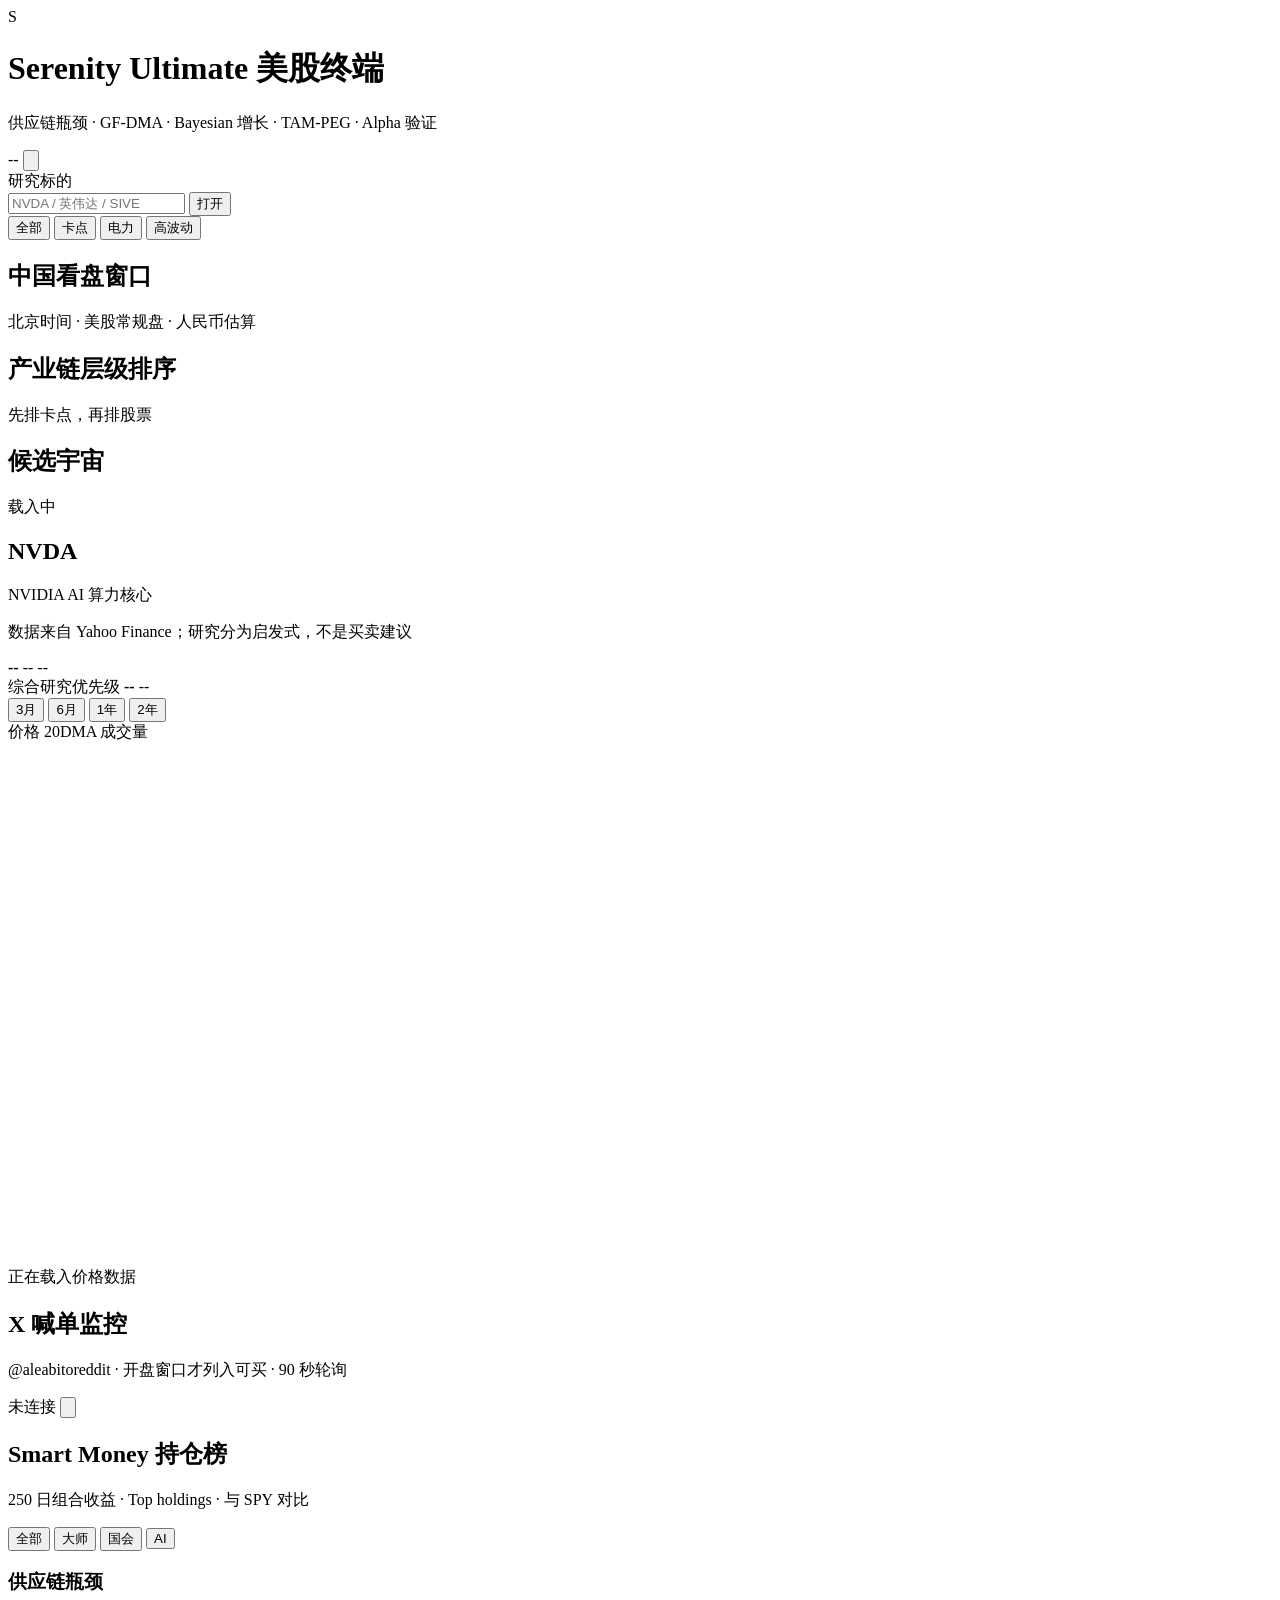
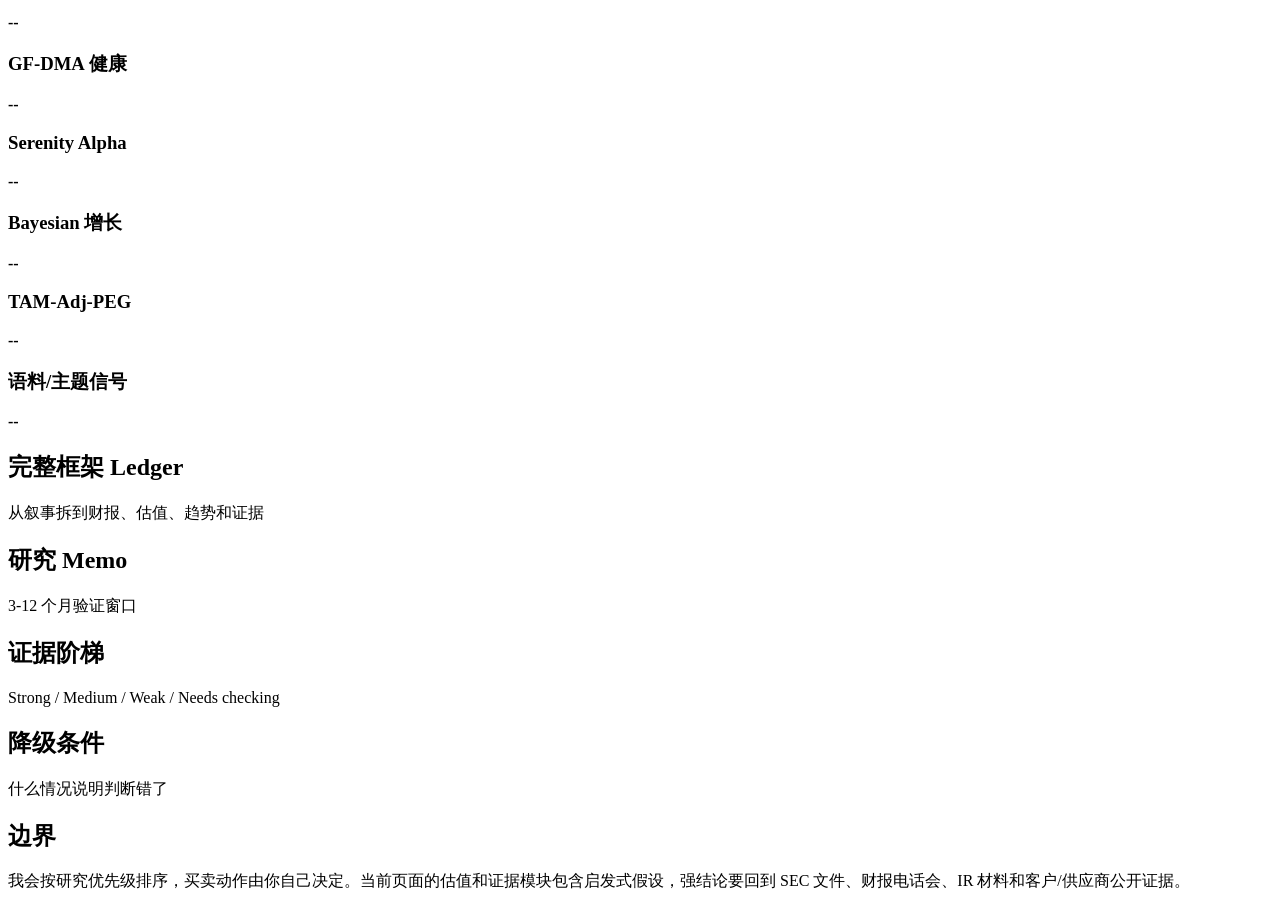
==== index.html @ a38b13b3 "add application HTML" ====
<!doctype html>
<html lang="zh-CN">
<head>
  <meta charset="utf-8" />
  <meta name="viewport" content="width=device-width, initial-scale=1" />
  <title>Serenity Ultimate US Stock Terminal</title>
  <link rel="stylesheet" href="/styles.css" />
</head>
<body>
  <div class="app-shell">
    <header class="topbar">
      <div class="brand">
        <div class="mark" aria-hidden="true">S</div>
        <div>
          <h1>Serenity Ultimate 美股终端</h1>
          <p>供应链瓶颈 · GF-DMA · Bayesian 增长 · TAM-PEG · Alpha 验证</p>
        </div>
      </div>
      <div class="top-actions">
        <span id="marketClock" class="market-clock">--</span>
        <button id="refreshButton" class="icon-button" type="button" aria-label="刷新研究终端" title="刷新研究终端">
          <svg viewBox="0 0 24 24" aria-hidden="true"><path d="M20 12a8 8 0 0 1-14.9 4M4 12A8 8 0 0 1 18.9 8M19 4v4h-4M5 20v-4h4"/></svg>
        </button>
      </div>
    </header>

    <main class="workspace">
      <aside class="left-rail">
        <section class="panel control-panel">
          <label class="search-box">
            <span>研究标的</span>
            <div>
              <input id="symbolInput" autocomplete="off" placeholder="NVDA / 英伟达 / SIVE" />
              <button id="addSymbolButton" type="button">打开</button>
            </div>
          </label>
          <div class="segmented filter-tabs" aria-label="候选池过滤">
            <button class="active" data-filter="all" type="button">全部</button>
            <button data-filter="scarce" type="button">卡点</button>
            <button data-filter="power" type="button">电力</button>
            <button data-filter="risk" type="button">高波动</button>
          </div>
        </section>

        <section class="panel china-session-panel">
          <div class="section-head">
            <div>
              <h2>中国看盘窗口</h2>
              <p>北京时间 · 美股常规盘 · 人民币估算</p>
            </div>
          </div>
          <div id="chinaSessionPanel" class="china-session-body"></div>
        </section>

        <section class="panel layer-panel">
          <div class="section-head">
            <div>
              <h2>产业链层级排序</h2>
              <p>先排卡点，再排股票</p>
            </div>
          </div>
          <div id="layerRanking" class="layer-ranking"></div>
        </section>

        <section class="panel universe-panel">
          <div class="section-head">
            <div>
              <h2>候选宇宙</h2>
              <p id="universeMeta">载入中</p>
            </div>
          </div>
          <div id="universeRows" class="universe-rows" aria-live="polite"></div>
        </section>
      </aside>

      <section class="center-stack">
        <section class="panel hero-panel">
          <div class="quote-head">
            <div>
              <div class="ticker-line">
                <h2 id="activeTicker">NVDA</h2>
                <span id="activeName">NVIDIA</span>
                <span id="activeTheme" class="theme-pill">AI 算力核心</span>
              </div>
              <p id="activeMeta">数据来自 Yahoo Finance；研究分为启发式，不是买卖建议</p>
            </div>
            <div class="price-stack">
              <strong id="activePrice">--</strong>
              <span id="activeChange" class="flat">--</span>
              <em id="activeCny" class="cny-estimate">--</em>
            </div>
          </div>

          <div class="summary-grid">
            <div class="summary-score">
              <span>综合研究优先级</span>
              <strong id="compositeScore">--</strong>
              <em id="compositeVerdict">--</em>
            </div>
            <div id="metricStrip" class="metric-strip"></div>
          </div>

          <div id="chinaActionStrip" class="china-action-strip"></div>

          <div class="chart-toolbar">
            <div class="segmented range-tabs" aria-label="价格区间">
              <button data-range="3mo" type="button">3月</button>
              <button class="active" data-range="6mo" type="button">6月</button>
              <button data-range="1y" type="button">1年</button>
              <button data-range="2y" type="button">2年</button>
            </div>
            <div class="legend">
              <span><i class="line-price"></i>价格</span>
              <span><i class="line-sma"></i>20DMA</span>
              <span><i class="bar-volume"></i>成交量</span>
            </div>
          </div>

          <div class="chart-wrap">
            <canvas id="priceCanvas" width="1200" height="520" aria-label="价格走势图"></canvas>
            <div id="chartTooltip" class="chart-tooltip" hidden></div>
            <div id="chartState" class="chart-state">正在载入价格数据</div>
          </div>
        </section>

        <section class="panel signal-monitor-panel">
          <div class="section-head monitor-head">
            <div>
              <h2>X 喊单监控</h2>
              <p id="monitorMeta">@aleabitoreddit · 开盘窗口才列入可买 · 90 秒轮询</p>
            </div>
            <div class="monitor-actions">
              <span id="monitorStatusPill" class="monitor-status-pill">未连接</span>
              <button id="monitorRefreshButton" class="icon-button" type="button" aria-label="刷新喊单监控" title="刷新喊单监控">
                <svg viewBox="0 0 24 24" aria-hidden="true"><path d="M20 12a8 8 0 1 1-2.34-5.66"/><path d="M20 4v5h-5"/></svg>
              </button>
            </div>
          </div>
          <div id="monitorTokenSetup" class="monitor-setup" hidden>
            <div>
              <strong>需要 X Bearer Token</strong>
              <span>用于读取公开时间线；只保存在本机浏览器，不写入代码。</span>
            </div>
            <div class="monitor-token-row">
              <input id="monitorTokenInput" type="password" autocomplete="off" spellcheck="false" placeholder="粘贴 X API Bearer Token" />
              <button id="monitorTokenSave" type="button">保存并刷新</button>
            </div>
          </div>
          <div id="monitorSummary" class="monitor-summary"></div>
          <div id="monitorBuyList" class="monitor-buy-list" aria-live="polite"></div>
          <div id="monitorPosts" class="monitor-posts"></div>
        </section>

        <section class="panel smart-money-panel">
          <div class="section-head smart-money-head">
            <div>
              <h2>Smart Money 持仓榜</h2>
              <p id="portfolioMeta">250 日组合收益 · Top holdings · 与 SPY 对比</p>
            </div>
            <div class="segmented portfolio-tabs" aria-label="持仓榜过滤">
              <button class="active" data-portfolio-filter="all" type="button">全部</button>
              <button data-portfolio-filter="guru" type="button">大师</button>
              <button data-portfolio-filter="congress" type="button">国会</button>
              <button data-portfolio-filter="ai" type="button">AI</button>
            </div>
          </div>
          <div class="portfolio-layout">
            <div id="portfolioSpotlight" class="portfolio-spotlight"></div>
            <div id="portfolioBoard" class="portfolio-board" aria-live="polite"></div>
          </div>
        </section>

        <section class="engine-grid">
          <article class="panel engine-card">
            <div class="engine-head"><h3>供应链瓶颈</h3><strong id="bottleneckScore">--</strong></div>
            <div id="bottleneckBars" class="score-bars"></div>
          </article>
          <article class="panel engine-card">
            <div class="engine-head"><h3>GF-DMA 健康</h3><strong id="gfDmaScore">--</strong></div>
            <div id="gfDmaBars" class="score-bars"></div>
          </article>
          <article class="panel engine-card">
            <div class="engine-head"><h3>Serenity Alpha</h3><strong id="alphaScore">--</strong></div>
            <div id="alphaBars" class="score-bars"></div>
          </article>
          <article class="panel engine-card">
            <div class="engine-head"><h3>Bayesian 增长</h3><strong id="bayesianScore">--</strong></div>
            <div id="bayesianBars" class="score-bars"></div>
          </article>
          <article class="panel engine-card">
            <div class="engine-head"><h3>TAM-Adj-PEG</h3><strong id="tamPegScore">--</strong></div>
            <div id="tamPegDetails" class="detail-list"></div>
          </article>
          <article class="panel engine-card">
            <div class="engine-head"><h3>语料/主题信号</h3><strong id="corpusScore">--</strong></div>
            <div id="corpusDetails" class="detail-list"></div>
          </article>
        </section>

        <section class="panel framework-panel">
          <div class="section-head">
            <div>
              <h2>完整框架 Ledger</h2>
              <p>从叙事拆到财报、估值、趋势和证据</p>
            </div>
          </div>
          <div id="frameworkLedger" class="framework-ledger"></div>
        </section>
      </section>

      <aside class="right-rail">
        <section class="panel memo-panel">
          <div class="section-head">
            <div>
              <h2>研究 Memo</h2>
              <p id="memoHorizon">3-12 个月验证窗口</p>
            </div>
          </div>
          <div id="researchMemo" class="research-memo"></div>
        </section>

        <section class="panel evidence-panel">
          <div class="section-head">
            <div>
              <h2>证据阶梯</h2>
              <p>Strong / Medium / Weak / Needs checking</p>
            </div>
          </div>
          <div id="evidenceList" class="evidence-list"></div>
        </section>

        <section class="panel risk-panel">
          <div class="section-head">
            <div>
              <h2>降级条件</h2>
              <p>什么情况说明判断错了</p>
            </div>
          </div>
          <div id="killSwitches" class="kill-switches"></div>
        </section>

        <section class="panel boundary-panel">
          <h2>边界</h2>
          <p>我会按研究优先级排序，买卖动作由你自己决定。当前页面的估值和证据模块包含启发式假设，强结论要回到 SEC 文件、财报电话会、IR 材料和客户/供应商公开证据。</p>
        </section>
      </aside>
    </main>
  </div>

  <script src="/app.js"></script>
</body>
</html>
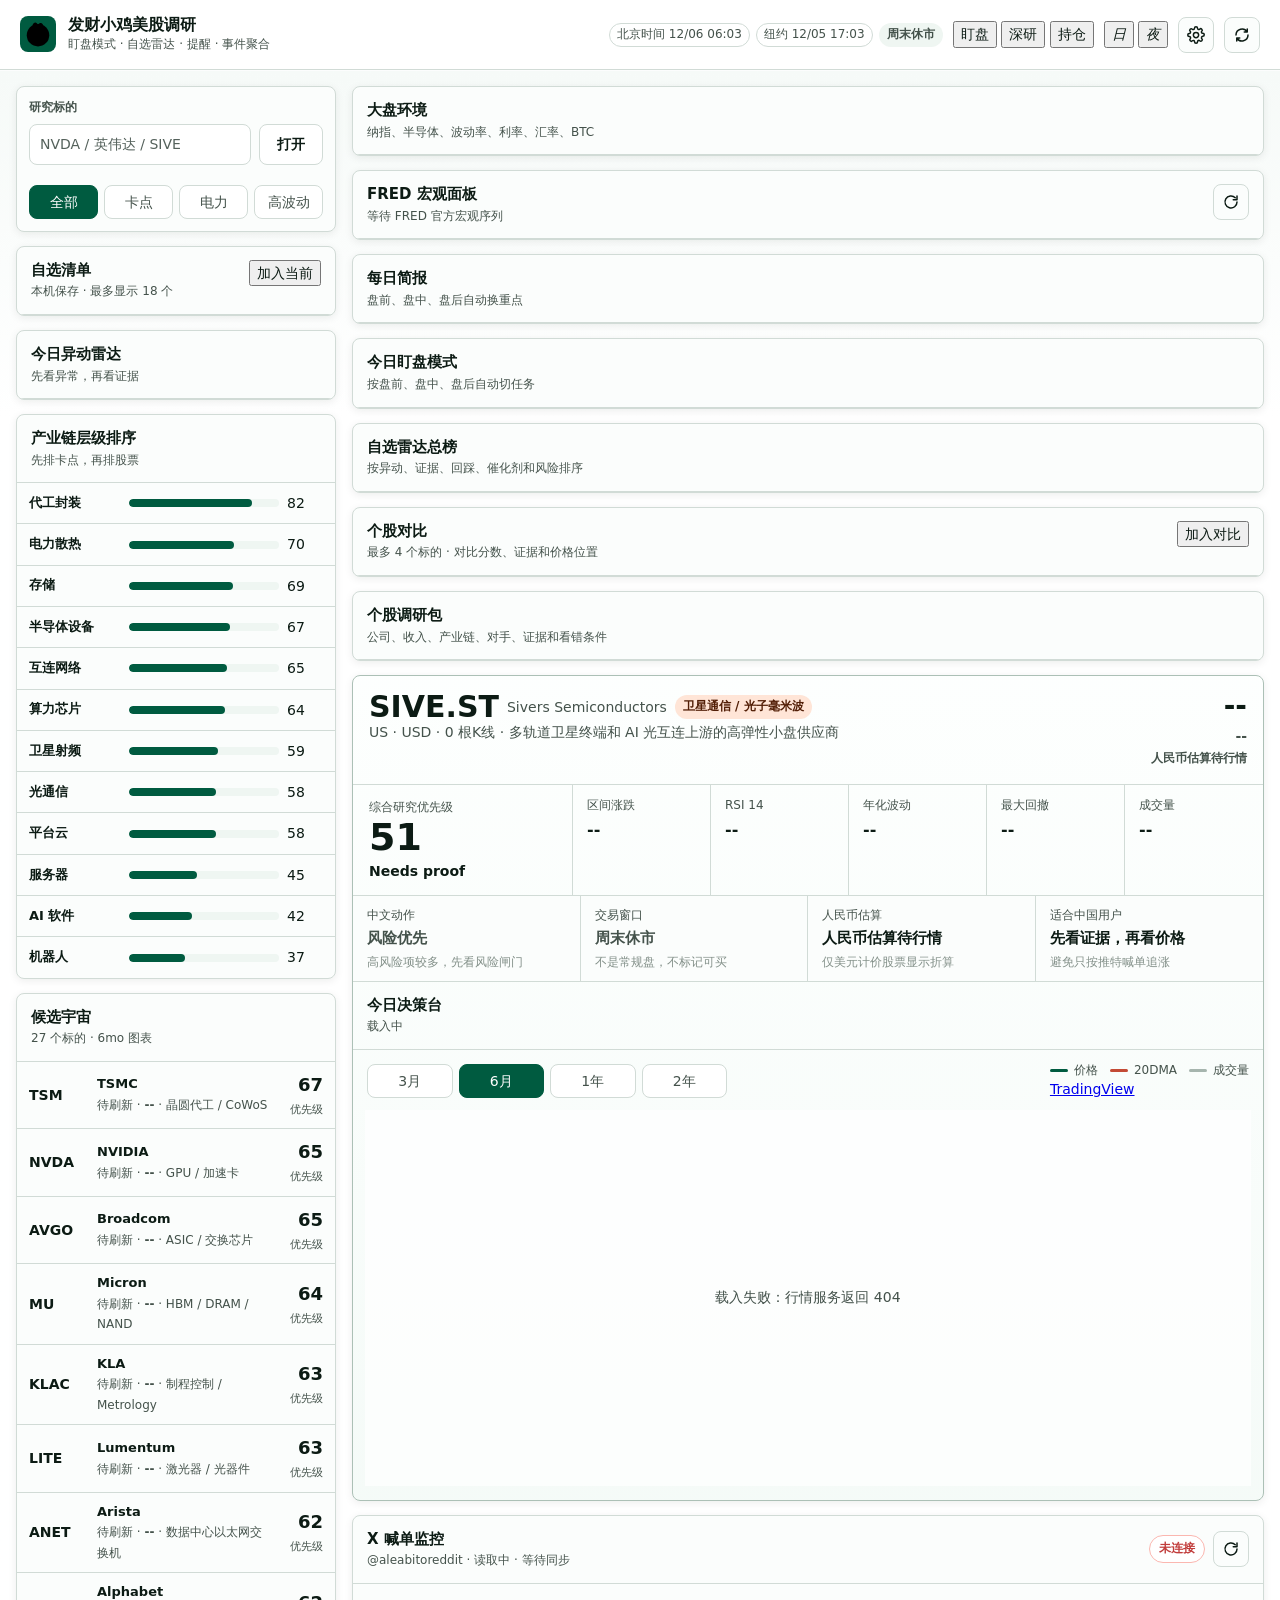
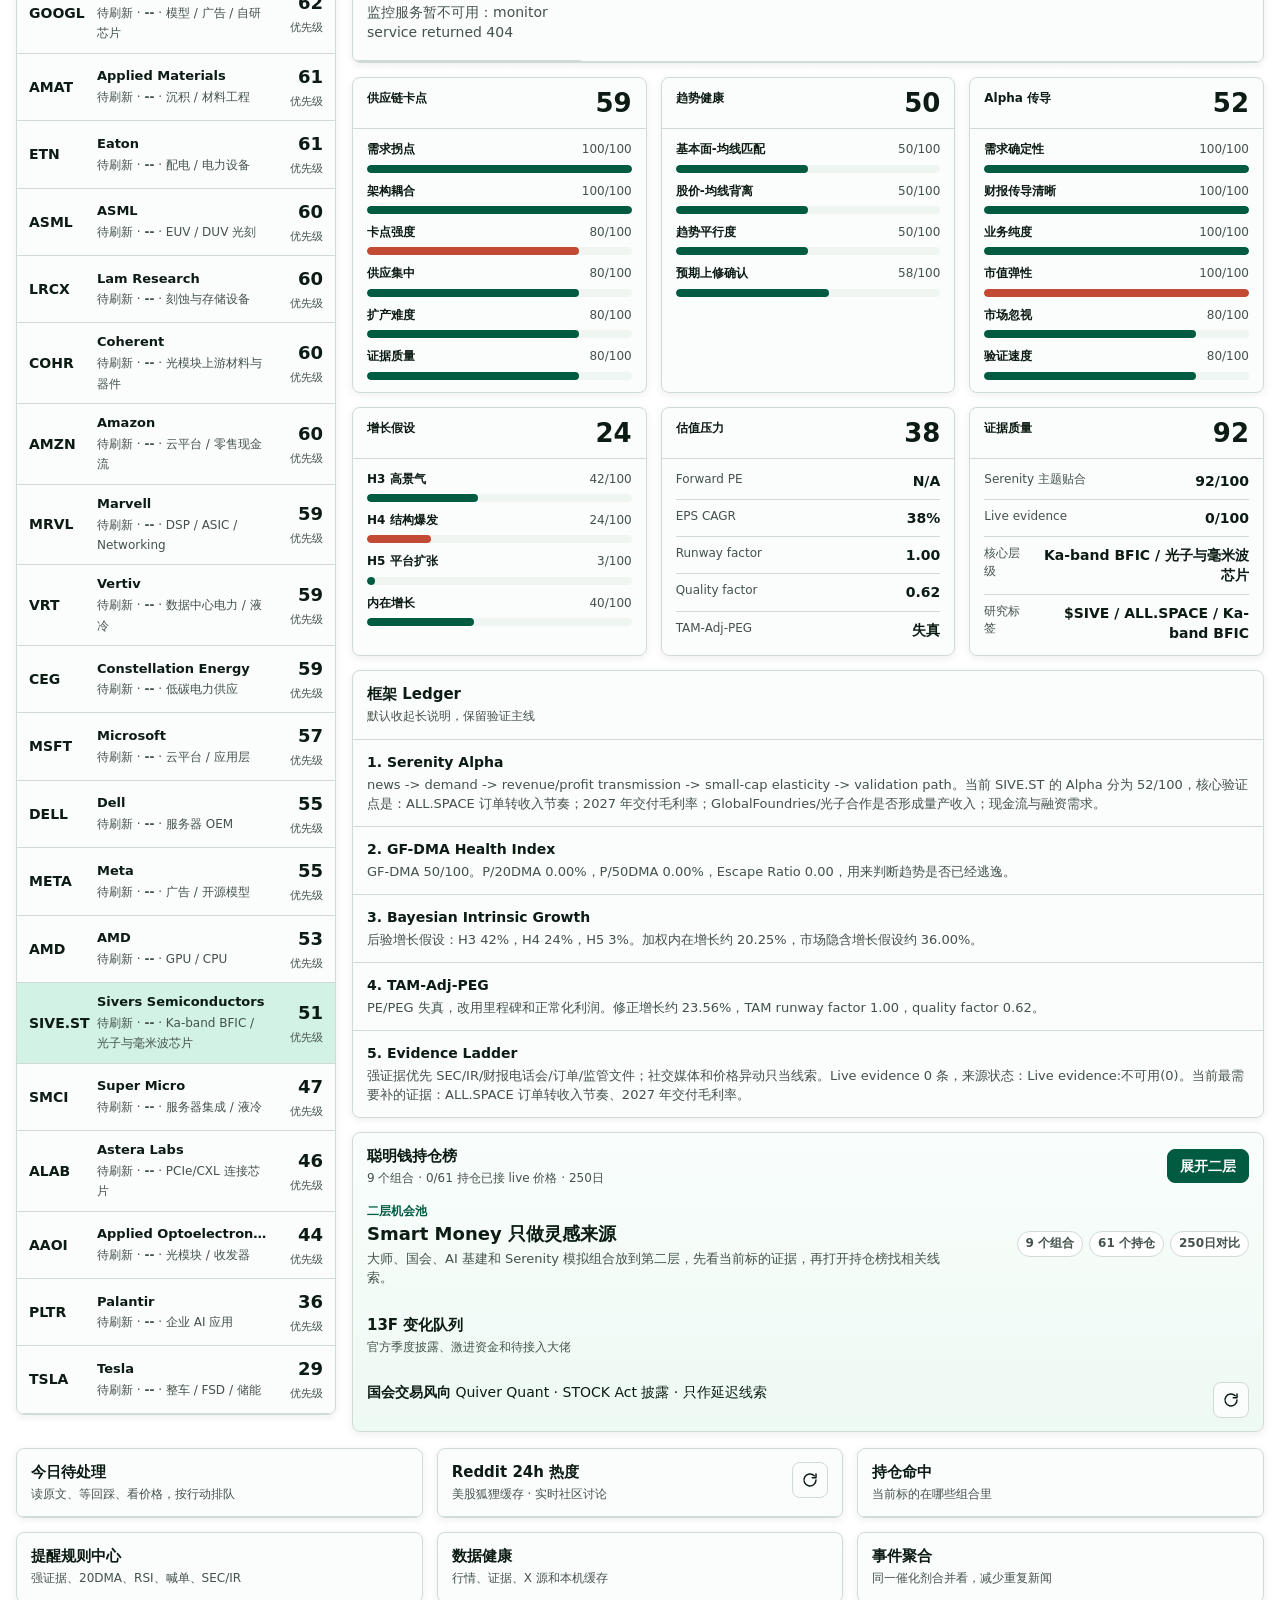
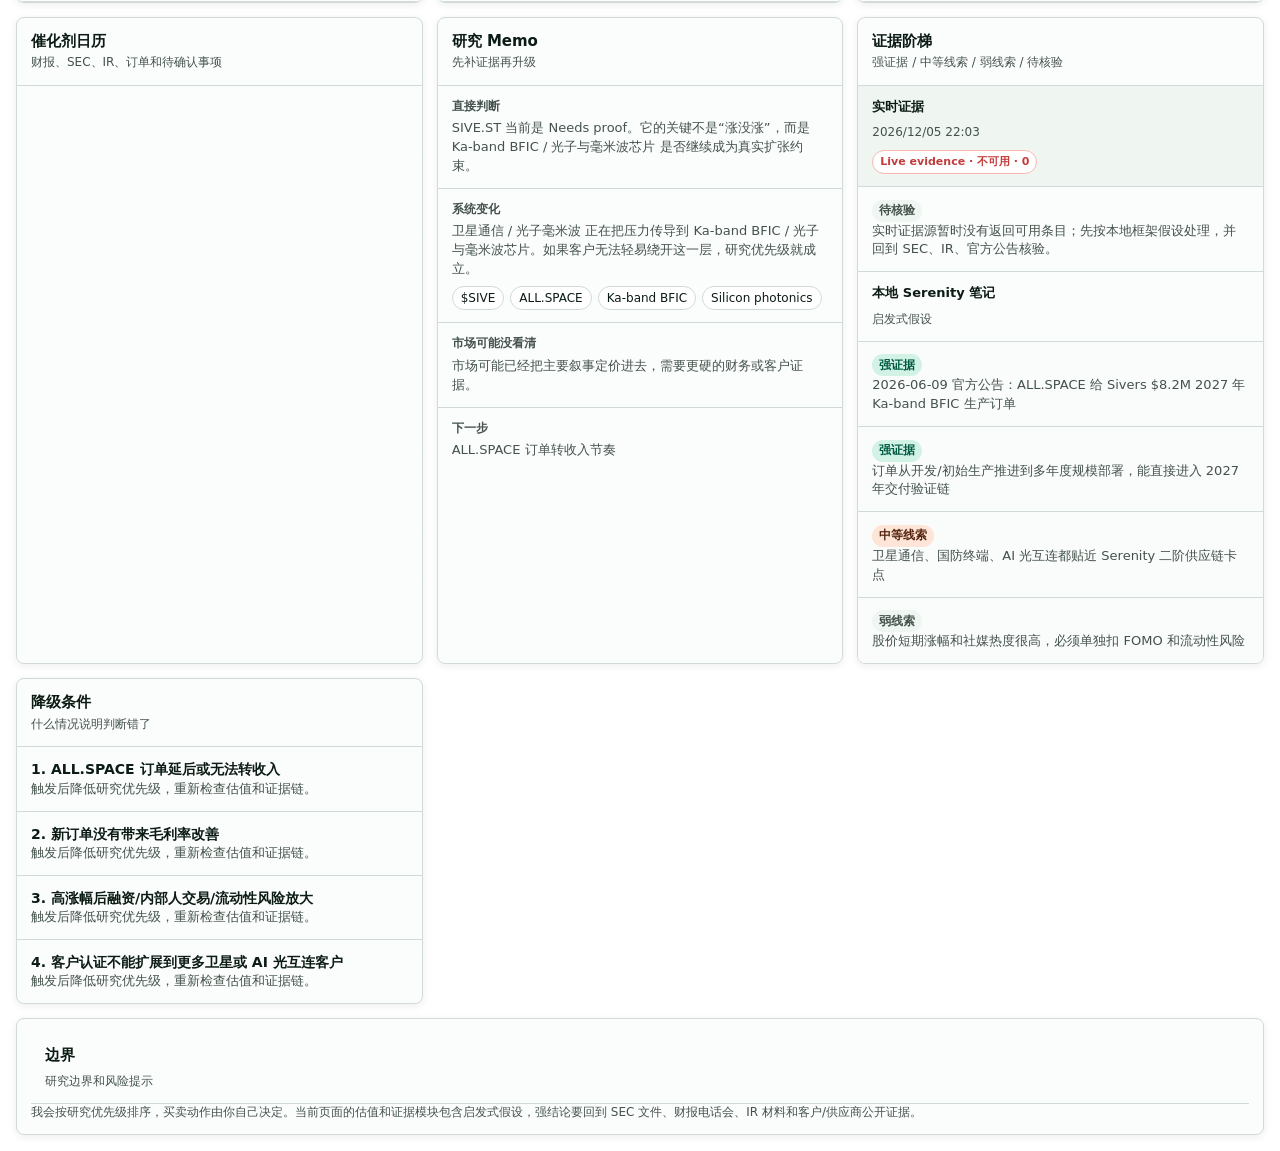
==== commit ae870603: "Sync final dashboard polish: index.html" ====
--- a/index.html
+++ b/index.html
@@ -3,22 +3,53 @@
 <head>
   <meta charset="utf-8" />
   <meta name="viewport" content="width=device-width, initial-scale=1" />
-  <title>Serenity Ultimate US Stock Terminal</title>
-  <link rel="stylesheet" href="/styles.css" />
+  <title>发财小鸡美股调研</title>
+  <script>
+    try {
+      const savedTheme = localStorage.getItem("serenity.theme");
+      document.documentElement.dataset.theme = savedTheme === "dark" ? "dark" : "light";
+    } catch {}
+  </script>
+  <link rel="stylesheet" href="/styles.css?v=20260610-finaldesk4" />
 </head>
 <body>
   <div class="app-shell">
     <header class="topbar">
       <div class="brand">
-        <div class="mark" aria-hidden="true">S</div>
+        <div class="mark" aria-hidden="true">
+          <svg class="chick-logo" viewBox="0 0 64 64" focusable="false">
+            <circle class="chick-body" cx="32" cy="34" r="20" />
+            <circle class="chick-wing" cx="23" cy="37" r="6" />
+            <path class="chick-comb" d="M22 17c2-7 8-7 10-1 3-6 10-4 9 3" />
+            <path class="chick-beak" d="M37 31l11 5-11 5z" />
+            <circle class="chick-eye" cx="27" cy="29" r="2.6" />
+            <path class="chick-leg" d="M25 52v5m14-5v5" />
+          </svg>
+        </div>
         <div>
-          <h1>Serenity Ultimate 美股终端</h1>
-          <p>供应链瓶颈 · GF-DMA · Bayesian 增长 · TAM-PEG · Alpha 验证</p>
+          <h1>发财小鸡美股调研</h1>
+          <p id="brandSubtitle">盯盘模式 · 自选雷达 · 提醒 · 事件聚合</p>
         </div>
       </div>
       <div class="top-actions">
         <span id="marketClock" class="market-clock">--</span>
-        <button id="refreshButton" class="icon-button" type="button" aria-label="刷新研究终端" title="刷新研究终端">
+        <div class="view-mode-switch" aria-label="页面模式">
+          <button class="active" data-view-mode="watch" type="button">盯盘</button>
+          <button data-view-mode="research" type="button">深研</button>
+          <button data-view-mode="portfolio" type="button">持仓</button>
+        </div>
+        <div class="theme-switch" aria-label="主题切换">
+          <button class="active" data-theme-choice="light" type="button" title="日光">
+            <span class="theme-dot light"></span><em>日</em>
+          </button>
+          <button data-theme-choice="dark" type="button" title="夜间">
+            <span class="theme-dot dark"></span><em>夜</em>
+          </button>
+        </div>
+        <button id="settingsToggle" class="icon-button" type="button" aria-label="打开设置" title="设置">
+          <svg viewBox="0 0 24 24" aria-hidden="true"><path d="M12 15.5a3.5 3.5 0 1 0 0-7 3.5 3.5 0 0 0 0 7Z"/><path d="M19.4 15a1.65 1.65 0 0 0 .33 1.82l.06.06a2 2 0 0 1-2.83 2.83l-.06-.06a1.65 1.65 0 0 0-1.82-.33 1.65 1.65 0 0 0-1 1.51V21a2 2 0 0 1-4 0v-.09a1.65 1.65 0 0 0-1-1.51 1.65 1.65 0 0 0-1.82.33l-.06.06a2 2 0 0 1-2.83-2.83l.06-.06A1.65 1.65 0 0 0 4.6 15a1.65 1.65 0 0 0-1.51-1H3a2 2 0 0 1 0-4h.09a1.65 1.65 0 0 0 1.51-1 1.65 1.65 0 0 0-.33-1.82l-.06-.06a2 2 0 0 1 2.83-2.83l.06.06A1.65 1.65 0 0 0 8.9 4.6 1.65 1.65 0 0 0 10 3.09V3a2 2 0 0 1 4 0v.09a1.65 1.65 0 0 0 1 1.51 1.65 1.65 0 0 0 1.82-.33l.06-.06a2 2 0 0 1 2.83 2.83l-.06.06A1.65 1.65 0 0 0 19.4 9c.23.47.73.78 1.25.78H21a2 2 0 0 1 0 4h-.09A1.65 1.65 0 0 0 19.4 15Z"/></svg>
+        </button>
+        <button id="refreshButton" class="icon-button" type="button" aria-label="刷新发财小鸡美股调研" title="刷新发财小鸡美股调研">
           <svg viewBox="0 0 24 24" aria-hidden="true"><path d="M20 12a8 8 0 0 1-14.9 4M4 12A8 8 0 0 1 18.9 8M19 4v4h-4M5 20v-4h4"/></svg>
         </button>
       </div>
@@ -33,6 +64,7 @@
               <input id="symbolInput" autocomplete="off" placeholder="NVDA / 英伟达 / SIVE" />
               <button id="addSymbolButton" type="button">打开</button>
             </div>
+            <div id="symbolSuggestions" class="symbol-suggestions" hidden></div>
           </label>
           <div class="segmented filter-tabs" aria-label="候选池过滤">
             <button class="active" data-filter="all" type="button">全部</button>
@@ -42,14 +74,25 @@
           </div>
         </section>
 
-        <section class="panel china-session-panel">
-          <div class="section-head">
-            <div>
-              <h2>中国看盘窗口</h2>
-              <p>北京时间 · 美股常规盘 · 人民币估算</p>
-            </div>
-          </div>
-          <div id="chinaSessionPanel" class="china-session-body"></div>
+        <section class="panel watchlist-panel">
+          <div class="section-head">
+            <div>
+              <h2>自选清单</h2>
+              <p id="watchlistMeta">本机保存 · 最多显示 18 个</p>
+            </div>
+            <button id="watchlistToggleButton" class="mini-action" type="button">加入当前</button>
+          </div>
+          <div id="watchlistRows" class="watchlist-rows" aria-live="polite"></div>
+        </section>
+
+        <section class="panel mover-panel">
+          <div class="section-head">
+            <div>
+              <h2>今日异动雷达</h2>
+              <p>先看异常，再看证据</p>
+            </div>
+          </div>
+          <div id="moverRadar" class="mover-radar" aria-live="polite"></div>
         </section>
 
         <section class="panel layer-panel">
@@ -74,6 +117,70 @@
       </aside>
 
       <section class="center-stack">
+        <section class="panel market-env-panel">
+          <div class="section-head">
+            <div>
+              <h2>大盘环境</h2>
+              <p id="marketEnvMeta">纳指、半导体、波动率、利率、汇率、BTC</p>
+            </div>
+          </div>
+          <div id="marketEnvironment" class="market-environment" aria-live="polite"></div>
+        </section>
+
+        <section class="panel macro-panel">
+          <div class="section-head macro-head">
+            <div>
+              <h2>FRED 宏观面板</h2>
+              <p id="macroMeta">等待 FRED 官方宏观序列</p>
+            </div>
+            <button id="macroRefreshButton" class="icon-button" type="button" aria-label="刷新 FRED 宏观" title="刷新 FRED 宏观">
+              <svg viewBox="0 0 24 24" aria-hidden="true"><path d="M20 12a8 8 0 1 1-2.34-5.66"/><path d="M20 4v5h-5"/></svg>
+            </button>
+          </div>
+          <div id="macroBoard" class="macro-board" aria-live="polite"></div>
+        </section>
+
+        <section class="panel daily-brief-panel">
+          <div class="section-head">
+            <div>
+              <h2>每日简报</h2>
+              <p id="dailyBriefMeta">盘前、盘中、盘后自动换重点</p>
+            </div>
+          </div>
+          <div id="dailyBriefBoard" class="daily-brief-board" aria-live="polite"></div>
+        </section>
+
+        <section class="panel session-playbook-panel">
+          <div class="section-head">
+            <div>
+              <h2>今日盯盘模式</h2>
+              <p id="sessionModeMeta">按盘前、盘中、盘后自动切任务</p>
+            </div>
+          </div>
+          <div id="sessionModeBoard" class="session-mode-board" aria-live="polite"></div>
+        </section>
+
+        <section class="panel watch-radar-panel">
+          <div class="section-head">
+            <div>
+              <h2>自选雷达总榜</h2>
+              <p id="watchRadarMeta">按异动、证据、回踩、催化剂和风险排序</p>
+            </div>
+          </div>
+          <div id="watchRadarBoard" class="watch-radar-board" aria-live="polite"></div>
+        </section>
+
+        <section class="panel compare-panel">
+          <div class="section-head compare-head">
+            <div>
+              <h2>个股对比</h2>
+              <p id="compareMeta">最多 4 个标的 · 对比分数、证据和价格位置</p>
+            </div>
+            <button id="compareAddActive" class="mini-action" type="button">加入对比</button>
+          </div>
+          <div id="compareBoard" class="compare-board" aria-live="polite"></div>
+        </section>
+
         <section class="panel hero-panel">
           <div class="quote-head">
             <div>
@@ -101,6 +208,16 @@
           </div>
 
           <div id="chinaActionStrip" class="china-action-strip"></div>
+
+          <section class="decision-panel decision-in-hero">
+            <div class="section-head">
+              <div>
+                <h2>今日决策台</h2>
+                <p id="decisionMeta">载入中</p>
+              </div>
+            </div>
+            <div id="decisionBoard" class="decision-board" aria-live="polite"></div>
+          </section>
 
           <div class="chart-toolbar">
             <div class="segmented range-tabs" aria-label="价格区间">
@@ -109,10 +226,13 @@
               <button data-range="1y" type="button">1年</button>
               <button data-range="2y" type="button">2年</button>
             </div>
-            <div class="legend">
-              <span><i class="line-price"></i>价格</span>
-              <span><i class="line-sma"></i>20DMA</span>
-              <span><i class="bar-volume"></i>成交量</span>
+            <div class="chart-actions">
+              <div class="legend">
+                <span><i class="line-price"></i>价格</span>
+                <span><i class="line-sma"></i>20DMA</span>
+                <span><i class="bar-volume"></i>成交量</span>
+              </div>
+              <a id="tradingViewLink" class="tradingview-link" href="https://www.tradingview.com/chart/" target="_blank" rel="noreferrer">TradingView</a>
             </div>
           </div>
 
@@ -121,13 +241,25 @@
             <div id="chartTooltip" class="chart-tooltip" hidden></div>
             <div id="chartState" class="chart-state">正在载入价格数据</div>
           </div>
+
+          <div id="researchSummaryBox" class="research-summary-box" aria-live="polite"></div>
+        </section>
+
+        <section class="panel research-pack-panel">
+          <div class="section-head">
+            <div>
+              <h2>个股调研包</h2>
+              <p id="researchPackMeta">公司、收入、产业链、对手、证据和看错条件</p>
+            </div>
+          </div>
+          <div id="researchPackBoard" class="research-pack-board" aria-live="polite"></div>
         </section>
 
         <section class="panel signal-monitor-panel">
           <div class="section-head monitor-head">
             <div>
               <h2>X 喊单监控</h2>
-              <p id="monitorMeta">@aleabitoreddit · 开盘窗口才列入可买 · 90 秒轮询</p>
+              <p id="monitorMeta">@aleabitoreddit · 开盘窗口才列入盯盘 · 90 秒轮询</p>
             </div>
             <div class="monitor-actions">
               <span id="monitorStatusPill" class="monitor-status-pill">未连接</span>
@@ -136,16 +268,6 @@
               </button>
             </div>
           </div>
-          <div id="monitorTokenSetup" class="monitor-setup" hidden>
-            <div>
-              <strong>需要 X Bearer Token</strong>
-              <span>用于读取公开时间线；只保存在本机浏览器，不写入代码。</span>
-            </div>
-            <div class="monitor-token-row">
-              <input id="monitorTokenInput" type="password" autocomplete="off" spellcheck="false" placeholder="粘贴 X API Bearer Token" />
-              <button id="monitorTokenSave" type="button">保存并刷新</button>
-            </div>
-          </div>
           <div id="monitorSummary" class="monitor-summary"></div>
           <div id="monitorBuyList" class="monitor-buy-list" aria-live="polite"></div>
           <div id="monitorPosts" class="monitor-posts"></div>
@@ -154,45 +276,72 @@
         <section class="panel smart-money-panel">
           <div class="section-head smart-money-head">
             <div>
-              <h2>Smart Money 持仓榜</h2>
+              <h2>聪明钱持仓榜</h2>
               <p id="portfolioMeta">250 日组合收益 · Top holdings · 与 SPY 对比</p>
             </div>
             <div class="segmented portfolio-tabs" aria-label="持仓榜过滤">
               <button class="active" data-portfolio-filter="all" type="button">全部</button>
               <button data-portfolio-filter="guru" type="button">大师</button>
+              <button data-portfolio-filter="activist" type="button">激进</button>
               <button data-portfolio-filter="congress" type="button">国会</button>
+              <button data-portfolio-filter="government" type="button">政府</button>
               <button data-portfolio-filter="ai" type="button">AI</button>
             </div>
           </div>
+          <div id="portfolioSourceAudit" class="portfolio-source-audit" aria-live="polite"></div>
+          <div id="portfolioConsensus" class="portfolio-consensus" aria-live="polite"></div>
           <div class="portfolio-layout">
             <div id="portfolioSpotlight" class="portfolio-spotlight"></div>
             <div id="portfolioBoard" class="portfolio-board" aria-live="polite"></div>
           </div>
-        </section>
-
-        <section class="engine-grid">
+          <div class="thirteenf-module">
+            <div class="section-head thirteenf-head">
+              <div>
+                <h2>13F 变化队列</h2>
+                <p>官方季度披露、激进资金和待接入大佬</p>
+              </div>
+            </div>
+            <div id="thirteenFQueue" class="thirteenf-queue" aria-live="polite"></div>
+          </div>
+          <div class="congress-trades-module">
+            <div class="section-head congress-trades-head">
+              <div>
+                <strong>国会交易风向</strong>
+                <span id="congressTradesMeta">Quiver Quant · STOCK Act 披露 · 只作延迟线索</span>
+              </div>
+              <div class="congress-trades-actions">
+                <button id="congressTradesRefresh" class="icon-button" type="button" aria-label="刷新国会交易风向" title="刷新国会交易风向">
+                  <svg viewBox="0 0 24 24" aria-hidden="true"><path d="M20 12a8 8 0 1 1-2.34-5.66"/><path d="M20 4v5h-5"/></svg>
+                </button>
+              </div>
+            </div>
+            <div id="congressTradesBoard" class="congress-trades-board" aria-live="polite"></div>
+          </div>
+        </section>
+
+        <section class="engine-grid" aria-label="评分引擎">
           <article class="panel engine-card">
-            <div class="engine-head"><h3>供应链瓶颈</h3><strong id="bottleneckScore">--</strong></div>
+            <div class="engine-head"><h3>供应链卡点</h3><strong id="bottleneckScore">--</strong></div>
             <div id="bottleneckBars" class="score-bars"></div>
           </article>
           <article class="panel engine-card">
-            <div class="engine-head"><h3>GF-DMA 健康</h3><strong id="gfDmaScore">--</strong></div>
+            <div class="engine-head"><h3>趋势健康</h3><strong id="gfDmaScore">--</strong></div>
             <div id="gfDmaBars" class="score-bars"></div>
           </article>
           <article class="panel engine-card">
-            <div class="engine-head"><h3>Serenity Alpha</h3><strong id="alphaScore">--</strong></div>
+            <div class="engine-head"><h3>Alpha 传导</h3><strong id="alphaScore">--</strong></div>
             <div id="alphaBars" class="score-bars"></div>
           </article>
           <article class="panel engine-card">
-            <div class="engine-head"><h3>Bayesian 增长</h3><strong id="bayesianScore">--</strong></div>
+            <div class="engine-head"><h3>增长假设</h3><strong id="bayesianScore">--</strong></div>
             <div id="bayesianBars" class="score-bars"></div>
           </article>
           <article class="panel engine-card">
-            <div class="engine-head"><h3>TAM-Adj-PEG</h3><strong id="tamPegScore">--</strong></div>
+            <div class="engine-head"><h3>估值压力</h3><strong id="tamPegScore">--</strong></div>
             <div id="tamPegDetails" class="detail-list"></div>
           </article>
           <article class="panel engine-card">
-            <div class="engine-head"><h3>语料/主题信号</h3><strong id="corpusScore">--</strong></div>
+            <div class="engine-head"><h3>证据质量</h3><strong id="corpusScore">--</strong></div>
             <div id="corpusDetails" class="detail-list"></div>
           </article>
         </section>
@@ -200,8 +349,8 @@
         <section class="panel framework-panel">
           <div class="section-head">
             <div>
-              <h2>完整框架 Ledger</h2>
-              <p>从叙事拆到财报、估值、趋势和证据</p>
+              <h2>框架 Ledger</h2>
+              <p>默认收起长说明，保留验证主线</p>
             </div>
           </div>
           <div id="frameworkLedger" class="framework-ledger"></div>
@@ -209,6 +358,109 @@
       </section>
 
       <aside class="right-rail">
+        <section id="settingsPanel" class="panel settings-panel" hidden>
+          <div class="section-head">
+            <div>
+              <h2>设置</h2>
+              <p>数据源、新闻严格度和本机 Token</p>
+            </div>
+          </div>
+          <div class="settings-body">
+            <div id="monitorTokenSetup" class="monitor-setup">
+              <div>
+                <strong>X Bearer Token</strong>
+                <span>用于读取公开时间线；只保存在本机浏览器，不写入代码。</span>
+              </div>
+              <div class="monitor-token-row">
+                <input id="monitorTokenInput" type="password" autocomplete="off" spellcheck="false" placeholder="粘贴 X API Bearer Token" />
+                <button id="monitorTokenSave" type="button">保存并刷新</button>
+              </div>
+            </div>
+            <div class="setting-block">
+              <span>新闻严格度</span>
+              <div class="segmented news-strictness-tabs" aria-label="新闻严格度">
+                <button class="active" data-news-strictness="balanced" type="button">均衡</button>
+                <button data-news-strictness="strict" type="button">严格</button>
+                <button data-news-strictness="official" type="button">官方</button>
+              </div>
+            </div>
+          </div>
+        </section>
+
+        <section class="panel alerts-panel">
+          <div class="section-head">
+            <div>
+              <h2>今日待处理</h2>
+              <p>读原文、等回踩、看价格，按行动排队</p>
+            </div>
+          </div>
+          <div id="alertList" class="alert-list" aria-live="polite"></div>
+        </section>
+
+        <section class="panel reddit-trending-panel">
+          <div class="section-head reddit-trending-head">
+            <div>
+              <h2>Reddit 24h 热度</h2>
+              <p id="redditTrendingMeta">美股狐狸缓存 · 实时社区讨论</p>
+            </div>
+            <button id="redditTrendingRefresh" class="icon-button" type="button" aria-label="刷新 Reddit 热度" title="刷新 Reddit 热度">
+              <svg viewBox="0 0 24 24" aria-hidden="true"><path d="M20 12a8 8 0 1 1-2.34-5.66"/><path d="M20 4v5h-5"/></svg>
+            </button>
+          </div>
+          <div id="redditTrendingList" class="reddit-trending-list" aria-live="polite"></div>
+        </section>
+
+        <section class="panel portfolio-exposure-panel">
+          <div class="section-head">
+            <div>
+              <h2>持仓命中</h2>
+              <p id="portfolioExposureMeta">当前标的在哪些组合里</p>
+            </div>
+          </div>
+          <div id="portfolioExposureList" class="portfolio-exposure-list" aria-live="polite"></div>
+        </section>
+
+        <section class="panel alert-rules-panel">
+          <div class="section-head">
+            <div>
+              <h2>提醒规则中心</h2>
+              <p id="alertRulesMeta">强证据、20DMA、RSI、喊单、SEC/IR</p>
+            </div>
+          </div>
+          <div id="alertRulesList" class="alert-rules-list" aria-live="polite"></div>
+        </section>
+
+        <section class="panel data-health-panel">
+          <div class="section-head">
+            <div>
+              <h2>数据健康</h2>
+              <p id="dataHealthMeta">行情、证据、X 源和本机缓存</p>
+            </div>
+          </div>
+          <div id="dataHealthList" class="data-health-list" aria-live="polite"></div>
+          <div id="sourceHealthList" class="source-health-list" aria-live="polite"></div>
+        </section>
+
+        <section class="panel event-panel">
+          <div class="section-head">
+            <div>
+              <h2>事件聚合</h2>
+              <p id="eventClusterMeta">同一催化剂合并看，减少重复新闻</p>
+            </div>
+          </div>
+          <div id="eventClusterList" class="event-cluster-list" aria-live="polite"></div>
+        </section>
+
+        <section class="panel catalyst-panel">
+          <div class="section-head">
+            <div>
+              <h2>催化剂日历</h2>
+              <p>财报、SEC、IR、订单和待确认事项</p>
+            </div>
+          </div>
+          <div id="catalystCalendar" class="catalyst-list" aria-live="polite"></div>
+        </section>
+
         <section class="panel memo-panel">
           <div class="section-head">
             <div>
@@ -223,9 +475,10 @@
           <div class="section-head">
             <div>
               <h2>证据阶梯</h2>
-              <p>Strong / Medium / Weak / Needs checking</p>
-            </div>
-          </div>
+              <p>强证据 / 中等线索 / 弱线索 / 待核验</p>
+            </div>
+          </div>
+          <div id="evidenceEventDigest" class="evidence-event-digest" aria-live="polite"></div>
           <div id="evidenceList" class="evidence-list"></div>
         </section>
 
@@ -240,13 +493,20 @@
         </section>
 
         <section class="panel boundary-panel">
-          <h2>边界</h2>
-          <p>我会按研究优先级排序，买卖动作由你自己决定。当前页面的估值和证据模块包含启发式假设，强结论要回到 SEC 文件、财报电话会、IR 材料和客户/供应商公开证据。</p>
+          <div class="section-head">
+            <div>
+              <h2>边界</h2>
+              <p>研究边界和风险提示</p>
+            </div>
+          </div>
+          <div class="boundary-body">
+            <p>我会按研究优先级排序，买卖动作由你自己决定。当前页面的估值和证据模块包含启发式假设，强结论要回到 SEC 文件、财报电话会、IR 材料和客户/供应商公开证据。</p>
+          </div>
         </section>
       </aside>
     </main>
   </div>
 
-  <script src="/app.js"></script>
+  <script src="/app.js?v=20260610-finaldesk4"></script>
 </body>
 </html>
--- a/styles.css
+++ b/styles.css
@@ -0,0 +1,1210 @@
+:root {
+  color-scheme: light;
+  --bg: oklch(1 0 0);
+  --panel: oklch(0.992 0.003 165);
+  --panel-2: oklch(0.966 0.009 165);
+  --ink: oklch(0.205 0.024 165);
+  --muted: oklch(0.425 0.022 165);
+  --faint: oklch(0.64 0.018 165);
+  --line: oklch(0.882 0.012 165);
+  --line-strong: oklch(0.76 0.02 165);
+  --primary: oklch(0.405 0.11 170);
+  --primary-soft: oklch(0.935 0.038 170);
+  --accent: oklch(0.57 0.16 32);
+  --accent-soft: oklch(0.95 0.046 42);
+  --good: oklch(0.49 0.13 151);
+  --bad: oklch(0.55 0.17 25);
+  --warn: oklch(0.70 0.13 80);
+  --focus: oklch(0.62 0.12 205);
+  --shadow: 0 2px 8px oklch(0.20 0.025 165 / 0.075);
+  --radius: 8px;
+  --topbar-h: 70px;
+}
+
+* { box-sizing: border-box; }
+
+html {
+  min-width: 320px;
+  background: var(--bg);
+}
+
+body {
+  margin: 0;
+  color: var(--ink);
+  font-family: Inter, ui-sans-serif, system-ui, -apple-system, BlinkMacSystemFont, "Segoe UI", sans-serif;
+  font-size: 14px;
+  line-height: 1.45;
+  background: linear-gradient(180deg, oklch(0.978 0.006 165), var(--bg) 420px), var(--bg);
+  font-variant-numeric: tabular-nums;
+}
+
+button, input { font: inherit; }
+button { color: inherit; }
+button:focus-visible, input:focus-visible { outline: 2px solid var(--focus); outline-offset: 2px; }
+h1, h2, h3, p { margin: 0; }
+
+.app-shell { min-height: 100vh; }
+
+.topbar {
+  position: sticky;
+  top: 0;
+  z-index: 30;
+  height: var(--topbar-h);
+  display: flex;
+  align-items: center;
+  justify-content: space-between;
+  gap: 20px;
+  padding: 0 20px;
+  background: oklch(1 0 0 / 0.94);
+  border-bottom: 1px solid var(--line);
+  backdrop-filter: blur(12px);
+  box-shadow: 0 1px 0 oklch(1 0 0 / 0.65);
+}
+
+.brand { display: flex; align-items: center; gap: 12px; min-width: 0; }
+.mark {
+  display: grid;
+  place-items: center;
+  width: 36px;
+  height: 36px;
+  border-radius: 8px;
+  background: var(--primary);
+  color: white;
+  font-weight: 780;
+}
+.brand h1 { font-size: 16px; line-height: 1.2; font-weight: 780; }
+.brand p, .section-head p, .market-clock, #activeMeta, .company span, .memo-kicker, .boundary-panel p { color: var(--muted); }
+.brand p { margin-top: 2px; font-size: 12px; }
+
+.top-actions { display: flex; align-items: center; gap: 10px; }
+.market-clock {
+  display: flex;
+  align-items: center;
+  flex-wrap: wrap;
+  gap: 6px;
+  font-size: 12px;
+  white-space: nowrap;
+}
+.market-clock span {
+  display: inline-flex;
+  min-height: 24px;
+  align-items: center;
+  padding: 0 7px;
+  border: 1px solid var(--line);
+  border-radius: 999px;
+  background: var(--bg);
+}
+.market-clock strong {
+  display: inline-flex;
+  min-height: 24px;
+  align-items: center;
+  padding: 0 8px;
+  border-radius: 999px;
+  background: var(--panel-2);
+  font-size: 12px;
+}
+.market-clock strong.open { background: var(--primary-soft); color: var(--primary); }
+.market-clock strong.waiting { background: var(--accent-soft); color: oklch(0.38 0.09 42); }
+.market-clock strong.closed { background: var(--panel-2); color: var(--muted); }
+.icon-button {
+  width: 36px;
+  height: 36px;
+  display: grid;
+  place-items: center;
+  border: 1px solid var(--line);
+  border-radius: 8px;
+  background: var(--panel);
+  cursor: pointer;
+  transition: background 160ms ease, border-color 160ms ease, transform 160ms ease;
+}
+.icon-button:hover { background: var(--panel-2); border-color: var(--line-strong); }
+.icon-button:active { transform: translateY(1px); }
+.icon-button svg {
+  width: 18px;
+  height: 18px;
+  fill: none;
+  stroke: currentColor;
+  stroke-width: 2;
+  stroke-linecap: round;
+  stroke-linejoin: round;
+}
+
+.workspace {
+  display: grid;
+  grid-template-columns: 330px minmax(620px, 1fr) 360px;
+  gap: 16px;
+  max-width: 1760px;
+  margin: 0 auto;
+  padding: 16px;
+  align-items: start;
+}
+.left-rail, .right-rail, .center-stack { display: flex; flex-direction: column; gap: 14px; min-width: 0; }
+.left-rail, .right-rail {
+  position: sticky;
+  top: calc(var(--topbar-h) + 16px);
+  max-height: calc(100vh - var(--topbar-h) - 32px);
+  overflow: auto;
+}
+
+.panel {
+  background: var(--panel);
+  border: 1px solid var(--line);
+  border-radius: var(--radius);
+  box-shadow: var(--shadow);
+  overflow: clip;
+}
+.hero-panel {
+  background:
+    linear-gradient(180deg, oklch(0.998 0.002 165), oklch(0.982 0.007 165));
+  border-color: oklch(0.79 0.026 165);
+}
+.center-stack > .hero-panel { order: 1; }
+.center-stack > .signal-monitor-panel { order: 2; }
+.center-stack > .engine-grid { order: 3; }
+.center-stack > .framework-panel { order: 4; }
+.center-stack > .secondary-smart-money { order: 5; }
+.section-head {
+  display: flex;
+  justify-content: space-between;
+  align-items: flex-start;
+  gap: 12px;
+  padding: 13px 14px;
+  border-bottom: 1px solid var(--line);
+}
+.section-head h2 { font-size: 15px; font-weight: 780; }
+.section-head p { margin-top: 2px; font-size: 12px; }
+
+.control-panel { padding: 12px; }
+.search-box { display: grid; gap: 8px; }
+.search-box > span { color: var(--muted); font-size: 12px; font-weight: 700; }
+.search-box div { display: grid; grid-template-columns: 1fr 64px; gap: 8px; }
+input {
+  width: 100%;
+  min-width: 0;
+  border: 1px solid var(--line);
+  border-radius: 8px;
+  padding: 9px 10px;
+  background: var(--bg);
+  color: var(--ink);
+}
+input::placeholder { color: oklch(0.48 0.02 165); }
+.search-box button, .segmented button {
+  border: 1px solid var(--line);
+  border-radius: 8px;
+  background: var(--bg);
+  cursor: pointer;
+  transition: background 160ms ease, border-color 160ms ease, color 160ms ease;
+}
+.search-box button { font-weight: 740; }
+.search-box button:hover, .segmented button:hover { border-color: var(--line-strong); background: var(--panel-2); }
+.segmented {
+  display: grid;
+  grid-auto-flow: column;
+  grid-auto-columns: 1fr;
+  gap: 6px;
+  margin-top: 12px;
+}
+.segmented button {
+  min-height: 34px;
+  padding: 0 10px;
+  color: var(--muted);
+  white-space: nowrap;
+}
+.segmented button.active {
+  background: var(--primary);
+  border-color: var(--primary);
+  color: white;
+}
+
+.china-session-body {
+  display: grid;
+}
+.china-session-row {
+  display: grid;
+  grid-template-columns: 82px minmax(0, 1fr);
+  gap: 10px;
+  align-items: center;
+  min-height: 42px;
+  padding: 8px 12px;
+  border-bottom: 1px solid var(--line);
+}
+.china-session-row:last-child { border-bottom: 0; }
+.china-session-row span {
+  color: var(--muted);
+  font-size: 12px;
+}
+.china-session-row strong {
+  min-width: 0;
+  overflow: hidden;
+  text-overflow: ellipsis;
+  white-space: nowrap;
+  font-size: 13px;
+}
+.china-session-row strong.open { color: var(--good); }
+.china-session-row strong.waiting { color: oklch(0.42 0.10 70); }
+.china-session-row strong.closed { color: var(--muted); }
+
+.layer-ranking, .universe-rows, .evidence-list, .kill-switches, .research-memo, .framework-ledger { display: grid; }
+.layer-row {
+  display: grid;
+  grid-template-columns: 92px 1fr 36px;
+  gap: 8px;
+  align-items: center;
+  padding: 10px 12px;
+  border-bottom: 1px solid var(--line);
+}
+.layer-row:last-child { border-bottom: 0; }
+.layer-row strong { font-size: 13px; }
+.mini-track, .score-track {
+  height: 8px;
+  border-radius: 999px;
+  background: var(--panel-2);
+  overflow: hidden;
+}
+.mini-fill, .score-fill {
+  height: 100%;
+  border-radius: inherit;
+  background: var(--primary);
+}
+
+.universe-panel { min-height: 620px; }
+.universe-row {
+  display: grid;
+  grid-template-columns: 58px minmax(0, 1fr) 44px;
+  gap: 10px;
+  align-items: center;
+  width: 100%;
+  min-height: 62px;
+  padding: 10px 12px;
+  border: 0;
+  border-bottom: 1px solid var(--line);
+  background: transparent;
+  text-align: left;
+  cursor: pointer;
+}
+.universe-row:hover { background: var(--panel-2); }
+.universe-row.active { background: var(--primary-soft); }
+.ticker { font-weight: 780; letter-spacing: 0; }
+.company { min-width: 0; }
+.company strong { display: block; overflow: hidden; text-overflow: ellipsis; white-space: nowrap; font-size: 13px; }
+.company span { font-size: 12px; }
+.row-score { text-align: right; }
+.row-score strong { display: block; font-size: 18px; }
+.row-score span { color: var(--muted); font-size: 11px; }
+
+.quote-head {
+  display: flex;
+  justify-content: space-between;
+  align-items: flex-start;
+  gap: 20px;
+  padding: 16px;
+  border-bottom: 1px solid var(--line);
+}
+.ticker-line { display: flex; align-items: center; flex-wrap: wrap; gap: 8px; }
+.ticker-line h2 { font-size: 30px; line-height: 1; font-weight: 780; }
+.ticker-line span { color: var(--muted); }
+.theme-pill {
+  display: inline-flex;
+  align-items: center;
+  min-height: 24px;
+  padding: 0 8px;
+  border-radius: 999px;
+  background: var(--accent-soft);
+  color: oklch(0.31 0.085 42) !important;
+  font-size: 12px;
+  font-weight: 740;
+}
+.price-stack { text-align: right; }
+.price-stack strong { display: block; font-size: 28px; line-height: 1; font-weight: 780; }
+.price-stack span { display: block; margin-top: 6px; font-weight: 740; }
+.cny-estimate {
+  display: block;
+  margin-top: 4px;
+  color: var(--muted);
+  font-size: 12px;
+  font-style: normal;
+  font-weight: 680;
+}
+.positive { color: var(--good); }
+.negative { color: var(--bad); }
+.flat { color: var(--muted); }
+
+.summary-grid {
+  display: grid;
+  grid-template-columns: 220px 1fr;
+  border-bottom: 1px solid var(--line);
+}
+.summary-score {
+  padding: 14px 16px;
+  border-right: 1px solid var(--line);
+}
+.summary-score span, .metric span, .engine-head h3, .detail-list span { display: block; color: var(--muted); font-size: 12px; }
+.summary-score strong { display: block; margin-top: 2px; font-size: 38px; line-height: 1; }
+.summary-score em { display: block; margin-top: 5px; font-style: normal; font-weight: 740; }
+.china-action-strip {
+  display: grid;
+  grid-template-columns: repeat(4, minmax(0, 1fr));
+  border-bottom: 1px solid var(--line);
+  background: var(--panel);
+}
+.china-action-cell {
+  min-height: 78px;
+  padding: 11px 14px;
+  border-right: 1px solid var(--line);
+}
+.china-action-cell:last-child { border-right: 0; }
+.china-action-cell span {
+  display: block;
+  color: var(--muted);
+  font-size: 12px;
+}
+.china-action-cell strong {
+  display: block;
+  margin-top: 3px;
+  font-size: 15px;
+}
+.china-action-cell strong.open { color: var(--good); }
+.china-action-cell strong.waiting { color: oklch(0.42 0.10 70); }
+.china-action-cell strong.closed { color: var(--muted); }
+.china-action-cell em {
+  display: block;
+  margin-top: 4px;
+  color: var(--faint);
+  font-size: 12px;
+  font-style: normal;
+  line-height: 1.35;
+}
+.metric-strip {
+  display: grid;
+  grid-template-columns: repeat(5, 1fr);
+}
+.metric {
+  padding: 12px 14px;
+  border-right: 1px solid var(--line);
+}
+.metric:last-child { border-right: 0; }
+.metric strong { display: block; margin-top: 4px; font-size: 16px; }
+
+.chart-toolbar {
+  display: flex;
+  align-items: center;
+  justify-content: space-between;
+  gap: 14px;
+  padding: 12px 14px 0;
+}
+.range-tabs { width: min(360px, 100%); margin-top: 0; }
+.legend { display: flex; flex-wrap: wrap; justify-content: flex-end; gap: 12px; color: var(--muted); font-size: 12px; }
+.legend span { display: inline-flex; align-items: center; gap: 6px; }
+.legend i { display: inline-block; width: 18px; height: 3px; border-radius: 99px; }
+.line-price { background: var(--primary); }
+.line-sma { background: var(--accent); }
+.bar-volume { background: var(--line-strong); }
+.chart-wrap { position: relative; height: 400px; padding: 10px 12px 14px; }
+canvas { display: block; width: 100%; height: 100%; }
+.chart-state {
+  position: absolute;
+  inset: 10px 12px 14px;
+  display: grid;
+  place-items: center;
+  color: var(--muted);
+  background: oklch(1 0 0 / 0.72);
+}
+.chart-state[hidden] { display: none; }
+.chart-tooltip {
+  position: absolute;
+  z-index: 5;
+  min-width: 170px;
+  padding: 8px 9px;
+  border-radius: 8px;
+  background: var(--ink);
+  color: white;
+  box-shadow: 0 8px 18px oklch(0.2 0.02 165 / 0.2);
+  pointer-events: none;
+  font-size: 12px;
+}
+.chart-tooltip b { display: block; margin-bottom: 4px; }
+
+.monitor-head { align-items: center; }
+.monitor-actions {
+  display: flex;
+  align-items: center;
+  gap: 8px;
+}
+.monitor-status-pill {
+  display: inline-flex;
+  align-items: center;
+  min-height: 28px;
+  padding: 0 9px;
+  border: 1px solid var(--line);
+  border-radius: 999px;
+  background: var(--bg);
+  color: var(--muted);
+  font-size: 12px;
+  font-weight: 760;
+  white-space: nowrap;
+}
+.monitor-status-pill.ok { border-color: oklch(0.76 0.06 151); color: var(--good); }
+.monitor-status-pill.needs-token { border-color: oklch(0.82 0.08 80); color: oklch(0.45 0.1 80); }
+.monitor-status-pill.unavailable { border-color: oklch(0.84 0.08 25); color: var(--bad); }
+.monitor-setup {
+  display: grid;
+  grid-template-columns: minmax(0, 1fr) minmax(300px, 0.7fr);
+  gap: 12px;
+  align-items: center;
+  padding: 12px 14px;
+  border-bottom: 1px solid var(--line);
+  background: var(--accent-soft);
+}
+.monitor-setup strong { display: block; }
+.monitor-setup span { color: var(--muted); font-size: 12px; }
+.monitor-token-row {
+  display: grid;
+  grid-template-columns: minmax(0, 1fr) 104px;
+  gap: 8px;
+}
+.monitor-token-row button {
+  border: 1px solid var(--primary);
+  border-radius: 8px;
+  background: var(--primary);
+  color: white;
+  font-weight: 760;
+  cursor: pointer;
+}
+.monitor-summary {
+  display: grid;
+  grid-template-columns: repeat(4, 1fr);
+  border-bottom: 1px solid var(--line);
+}
+.monitor-stat {
+  min-height: 64px;
+  padding: 10px 14px;
+  border-right: 1px solid var(--line);
+}
+.monitor-stat:last-child { border-right: 0; }
+.monitor-stat span {
+  display: block;
+  color: var(--muted);
+  font-size: 12px;
+}
+.monitor-stat strong {
+  display: block;
+  margin-top: 4px;
+  font-size: 16px;
+}
+.monitor-stat.open strong { color: var(--good); }
+.monitor-stat.closed strong { color: var(--muted); }
+.monitor-list-title {
+  display: flex;
+  justify-content: space-between;
+  gap: 12px;
+  align-items: center;
+  padding: 10px 14px;
+  border-bottom: 1px solid var(--line);
+  background: var(--panel-2);
+}
+.monitor-list-title.compact { border-top: 1px solid var(--line); }
+.monitor-list-title span {
+  color: var(--muted);
+  font-size: 12px;
+  text-align: right;
+}
+.monitor-symbol-row {
+  width: 100%;
+  display: grid;
+  grid-template-columns: minmax(0, 1fr) 112px;
+  gap: 12px;
+  align-items: center;
+  padding: 11px 14px;
+  border: 0;
+  border-bottom: 1px solid var(--line);
+  background: var(--panel);
+  color: inherit;
+  text-align: left;
+  cursor: pointer;
+}
+.monitor-symbol-row:hover { background: oklch(0.995 0.002 165); }
+.monitor-symbol-main {
+  display: flex;
+  align-items: center;
+  gap: 10px;
+  min-width: 0;
+}
+.monitor-symbol-main > div { min-width: 0; }
+.monitor-symbol-main strong {
+  display: block;
+  overflow: hidden;
+  text-overflow: ellipsis;
+  white-space: nowrap;
+}
+.monitor-symbol-main strong span {
+  color: var(--muted);
+  font-weight: 620;
+}
+.monitor-symbol-main em {
+  display: block;
+  margin-top: 2px;
+  color: var(--muted);
+  font-size: 12px;
+  font-style: normal;
+}
+.monitor-mention {
+  text-align: right;
+  font-size: 12px;
+}
+.monitor-mention span {
+  display: block;
+  color: var(--muted);
+}
+.monitor-mention strong {
+  display: block;
+  margin-top: 2px;
+  color: var(--primary);
+}
+.monitor-post {
+  padding: 11px 14px;
+  border-bottom: 1px solid var(--line);
+  background: var(--panel);
+}
+.monitor-post:last-child { border-bottom: 0; }
+.monitor-post-head {
+  display: flex;
+  justify-content: space-between;
+  gap: 10px;
+  margin-bottom: 6px;
+}
+.monitor-post-head strong { color: var(--primary); }
+.monitor-post-head a {
+  color: var(--muted);
+  font-size: 12px;
+  text-decoration: none;
+}
+.monitor-post-head a:hover { color: var(--primary); text-decoration: underline; }
+.monitor-post p {
+  color: var(--ink);
+  font-size: 13px;
+}
+.monitor-post > span {
+  display: block;
+  margin-top: 6px;
+  color: var(--faint);
+  font-size: 11px;
+}
+.monitor-empty {
+  padding: 18px 14px;
+  color: var(--muted);
+  border-bottom: 1px solid var(--line);
+}
+
+.smart-money-head { align-items: center; }
+.portfolio-tabs { width: min(300px, 100%); margin-top: 0; }
+.secondary-smart-money {
+  background: var(--panel);
+}
+.secondary-smart-money.is-collapsed {
+  background: linear-gradient(180deg, oklch(0.992 0.006 165), oklch(0.973 0.014 165));
+}
+.secondary-smart-money.is-collapsed .section-head {
+  border-bottom: 0;
+}
+.secondary-smart-money .portfolio-layout[hidden],
+.secondary-smart-money .portfolio-tabs[hidden],
+.secondary-smart-money .secondary-layer-summary[hidden] {
+  display: none !important;
+}
+.secondary-toggle {
+  min-height: 34px;
+  padding: 0 12px;
+  border: 1px solid var(--primary);
+  border-radius: 8px;
+  background: var(--primary);
+  color: white;
+  cursor: pointer;
+  font-weight: 780;
+  white-space: nowrap;
+  transition: background 160ms ease, border-color 160ms ease, transform 160ms ease;
+}
+.secondary-toggle:hover {
+  background: oklch(0.36 0.105 170);
+  border-color: oklch(0.36 0.105 170);
+}
+.secondary-toggle:active { transform: translateY(1px); }
+.secondary-layer-summary {
+  display: grid;
+  grid-template-columns: minmax(0, 1fr) auto;
+  gap: 14px;
+  align-items: center;
+  padding: 0 14px 14px;
+}
+.secondary-layer-summary > div:first-child {
+  min-width: 0;
+}
+.secondary-layer-summary span {
+  color: var(--primary);
+  font-size: 12px;
+  font-weight: 780;
+}
+.secondary-layer-summary strong {
+  display: block;
+  margin-top: 3px;
+  font-size: 18px;
+  line-height: 1.22;
+}
+.secondary-layer-summary p {
+  margin-top: 5px;
+  max-width: 72ch;
+  color: var(--muted);
+  font-size: 13px;
+}
+.secondary-layer-stats {
+  display: flex;
+  flex-wrap: wrap;
+  justify-content: flex-end;
+  gap: 6px;
+}
+.secondary-layer-stats span {
+  display: inline-flex;
+  align-items: center;
+  min-height: 26px;
+  padding: 0 8px;
+  border: 1px solid var(--line);
+  border-radius: 999px;
+  background: var(--bg);
+  color: var(--muted);
+  font-size: 12px;
+  font-weight: 740;
+}
+.portfolio-layout {
+  display: grid;
+  grid-template-columns: minmax(0, 1.25fr) minmax(300px, 0.75fr);
+  min-height: 520px;
+  border-top: 1px solid var(--line);
+}
+.portfolio-spotlight {
+  min-width: 0;
+  border-right: 1px solid var(--line);
+}
+.portfolio-board {
+  display: grid;
+  align-content: start;
+  gap: 10px;
+  max-height: 690px;
+  overflow: auto;
+  padding: 12px;
+  background: var(--panel-2);
+}
+.portfolio-focus {
+  display: grid;
+  grid-template-columns: minmax(0, 1fr) 188px;
+  gap: 16px;
+  align-items: center;
+  padding: 16px;
+  border-bottom: 1px solid var(--line);
+}
+.portfolio-focus-title {
+  display: flex;
+  align-items: flex-start;
+  justify-content: space-between;
+  gap: 12px;
+}
+.portfolio-focus-title strong { display: block; font-size: 20px; line-height: 1.2; }
+.portfolio-focus-title span, .portfolio-focus-left p, .portfolio-card-title span, .portfolio-return span, .portfolio-summary span, .holding-stat span, .portfolio-chart-head span {
+  color: var(--muted);
+  font-size: 12px;
+}
+.type-pill {
+  display: inline-flex;
+  align-items: center;
+  min-height: 24px;
+  padding: 0 8px;
+  border-radius: 999px;
+  background: var(--primary-soft);
+  color: var(--primary) !important;
+  font-weight: 760;
+}
+.portfolio-big-return {
+  margin-top: 8px;
+  font-size: 36px;
+  font-weight: 820;
+  line-height: 1;
+}
+.portfolio-big-return span {
+  color: var(--muted);
+  font-size: 15px;
+  font-weight: 650;
+}
+.portfolio-focus-left p { margin-top: 10px; max-width: 62ch; }
+.portfolio-summary {
+  display: grid;
+  grid-template-columns: repeat(3, 1fr);
+  gap: 8px;
+  margin-top: 14px;
+}
+.portfolio-summary div {
+  padding: 9px 10px;
+  border: 1px solid var(--line);
+  border-radius: 8px;
+  background: var(--bg);
+}
+.portfolio-summary strong { display: block; margin-top: 2px; font-size: 16px; }
+.portfolio-focus-ring { display: grid; place-items: center; }
+.visual-token {
+  position: relative;
+  display: grid;
+  place-items: center;
+  overflow: hidden;
+  border-radius: inherit;
+}
+.visual-token img {
+  width: 100%;
+  height: 100%;
+  display: block;
+}
+.visual-fallback {
+  display: none;
+  place-items: center;
+  width: 100%;
+  height: 100%;
+  border-radius: inherit;
+  font: inherit;
+}
+.visual-token.image-failed img { display: none; }
+.visual-token.image-failed .visual-fallback { display: grid; }
+.portfolio-ring {
+  position: relative;
+  width: 168px;
+  aspect-ratio: 1;
+  border-radius: 50%;
+  background: var(--ring-bg);
+  box-shadow: inset 0 0 0 1px oklch(1 0 0 / 0.54);
+}
+.portfolio-ring.compact { width: 128px; }
+.ring-core {
+  position: absolute;
+  inset: 27%;
+  display: grid;
+  place-items: center;
+  border-radius: 50%;
+  background: var(--ink);
+  color: white;
+  font-weight: 820;
+  font-size: 21px;
+  overflow: hidden;
+}
+.portfolio-ring.compact .ring-core { font-size: 17px; }
+.person-avatar {
+  width: 100%;
+  height: 100%;
+  border-radius: 50%;
+  background: var(--ink);
+}
+.person-avatar img {
+  object-fit: cover;
+}
+.person-avatar .visual-fallback {
+  background: var(--ink);
+  color: white;
+}
+.serenity-avatar .visual-fallback {
+  background: var(--primary);
+  color: white;
+}
+.ring-badge {
+  position: absolute;
+  display: grid;
+  place-items: center;
+  width: 28px;
+  height: 28px;
+  border: 2px solid var(--panel);
+  border-radius: 50%;
+  background: var(--bg);
+  color: var(--ink);
+  font-size: 10px;
+  font-weight: 820;
+  box-shadow: 0 4px 8px oklch(0.2 0.02 165 / 0.12);
+}
+.portfolio-ring.compact .ring-badge { width: 24px; height: 24px; font-size: 9px; }
+.ring-badge img {
+  object-fit: contain;
+  padding: 4px;
+  background: white;
+}
+.ring-badge .visual-fallback {
+  background: var(--bg);
+  color: var(--ink);
+}
+.ring-badge.pos-0 { right: 6%; top: 18%; }
+.ring-badge.pos-1 { left: 8%; top: 36%; }
+.ring-badge.pos-2 { left: 28%; bottom: 6%; }
+.ring-badge.pos-3 { right: 12%; bottom: 16%; }
+.ring-badge.pos-4 { left: 24%; top: 6%; }
+.portfolio-analysis {
+  padding: 14px 16px;
+  border-bottom: 1px solid var(--line);
+}
+.portfolio-chart-head {
+  display: flex;
+  align-items: center;
+  flex-wrap: wrap;
+  gap: 10px;
+  margin-bottom: 8px;
+}
+.portfolio-chart-head strong { margin-right: auto; }
+.spark-dot {
+  display: inline-block;
+  width: 8px;
+  height: 8px;
+  margin-right: 4px;
+  border-radius: 50%;
+}
+.spark-dot.portfolio { background: var(--primary); }
+.spark-dot.benchmark { background: var(--line-strong); }
+.portfolio-sparkline { display: block; width: 100%; height: 150px; }
+.portfolio-sparkline line {
+  stroke: var(--line);
+  stroke-width: 1;
+}
+.portfolio-sparkline path {
+  fill: none;
+  stroke-linecap: round;
+  stroke-linejoin: round;
+}
+.spark-portfolio { stroke: var(--primary); stroke-width: 3; }
+.spark-benchmark { stroke: var(--line-strong); stroke-width: 2; }
+.portfolio-spark-empty {
+  display: grid;
+  place-items: center;
+  min-height: 150px;
+  color: var(--muted);
+}
+.holding-list { display: grid; }
+.holding-row {
+  display: grid;
+  grid-template-columns: minmax(220px, 1fr) 100px 112px 64px;
+  gap: 12px;
+  align-items: center;
+  padding: 11px 14px;
+  border-bottom: 1px solid var(--line);
+}
+.holding-row:last-child { border-bottom: 0; }
+.holding-main {
+  display: flex;
+  align-items: center;
+  min-width: 0;
+  gap: 10px;
+}
+.holding-logo {
+  display: grid;
+  place-items: center;
+  width: 32px;
+  height: 32px;
+  flex: 0 0 auto;
+  border-radius: 50%;
+  background: var(--primary-soft);
+  color: var(--primary);
+  font-size: 11px;
+  font-weight: 820;
+}
+.holding-logo img {
+  object-fit: contain;
+  padding: 5px;
+  background: white;
+}
+.holding-logo .visual-fallback {
+  background: var(--primary-soft);
+  color: var(--primary);
+}
+.holding-main div { min-width: 0; }
+.holding-main strong {
+  display: block;
+  overflow: hidden;
+  text-overflow: ellipsis;
+  white-space: nowrap;
+}
+.holding-main span, .holding-stat span { color: var(--muted); font-size: 12px; }
+.holding-stat strong { display: block; margin-top: 2px; }
+.holding-open {
+  min-height: 30px;
+  border: 1px solid var(--line-strong);
+  border-radius: 999px;
+  background: var(--bg);
+  color: var(--ink);
+  cursor: pointer;
+  font-weight: 760;
+}
+.holding-open:hover { border-color: var(--primary); color: var(--primary); }
+.portfolio-card {
+  display: grid;
+  grid-template-columns: minmax(0, 1fr) 130px;
+  align-items: center;
+  gap: 12px;
+  width: 100%;
+  min-height: 164px;
+  padding: 14px;
+  border: 1px solid var(--line);
+  border-radius: 8px;
+  background: var(--bg);
+  text-align: left;
+  cursor: pointer;
+  transition: border-color 160ms ease, background 160ms ease, transform 160ms ease;
+}
+.portfolio-card:hover { border-color: var(--line-strong); background: oklch(0.995 0.002 165); }
+.portfolio-card:active { transform: translateY(1px); }
+.portfolio-card.active { border-color: var(--primary); background: var(--primary-soft); }
+.portfolio-card-title {
+  display: flex;
+  justify-content: space-between;
+  align-items: flex-start;
+  gap: 8px;
+}
+.portfolio-card-title strong {
+  font-size: 17px;
+  line-height: 1.2;
+}
+.portfolio-return {
+  margin-top: 8px;
+  font-size: 26px;
+  font-weight: 820;
+  line-height: 1.1;
+}
+.portfolio-return span {
+  font-weight: 620;
+}
+.portfolio-top-two {
+  display: grid;
+  grid-template-columns: 64px 1fr;
+  gap: 2px 10px;
+  margin-top: 12px;
+  color: var(--muted);
+  font-size: 13px;
+}
+.portfolio-top-two strong { color: var(--ink); font-weight: 680; }
+
+.engine-grid {
+  display: grid;
+  grid-template-columns: repeat(3, 1fr);
+  gap: 14px;
+}
+.engine-card { min-height: 220px; }
+.engine-head {
+  display: flex;
+  justify-content: space-between;
+  align-items: flex-start;
+  gap: 12px;
+  padding: 12px 14px;
+  border-bottom: 1px solid var(--line);
+}
+.engine-head h3 { font-weight: 760; color: var(--ink); }
+.engine-head strong { font-size: 26px; line-height: 1; }
+.score-bars { display: grid; gap: 10px; padding: 12px 14px; }
+.score-row { display: grid; gap: 6px; }
+.score-label { display: flex; justify-content: space-between; gap: 10px; font-size: 12px; }
+.score-label span { color: var(--muted); }
+.score-row.attention .score-fill { background: var(--accent); }
+.detail-list { display: grid; gap: 8px; padding: 12px 14px; }
+.detail-item {
+  display: flex;
+  justify-content: space-between;
+  gap: 12px;
+  padding-bottom: 8px;
+  border-bottom: 1px solid var(--line);
+}
+.detail-item:last-child { border-bottom: 0; padding-bottom: 0; }
+.detail-item strong { text-align: right; }
+
+.memo-block, .evidence-item, .kill-item, .ledger-block {
+  padding: 12px 14px;
+  border-bottom: 1px solid var(--line);
+}
+.memo-block:last-child, .evidence-item:last-child, .kill-item:last-child, .ledger-block:last-child { border-bottom: 0; }
+.memo-kicker { margin-bottom: 4px; font-size: 12px; font-weight: 740; }
+.memo-block strong, .ledger-block strong { display: block; margin-bottom: 4px; }
+.memo-block p, .evidence-item p, .kill-item p, .ledger-block p { color: var(--muted); font-size: 13px; }
+.tag-list { display: flex; flex-wrap: wrap; gap: 6px; margin-top: 8px; }
+.tag {
+  display: inline-flex;
+  align-items: center;
+  min-height: 24px;
+  padding: 0 8px;
+  border: 1px solid var(--line);
+  border-radius: 999px;
+  background: var(--bg);
+  font-size: 12px;
+}
+.evidence-item strong {
+  display: inline-flex;
+  min-width: 88px;
+  color: var(--ink);
+}
+.evidence-item .strength {
+  display: inline-flex;
+  min-height: 22px;
+  align-items: center;
+  padding: 0 7px;
+  border-radius: 999px;
+  background: var(--primary-soft);
+  color: var(--primary);
+  font-size: 12px;
+  font-weight: 760;
+}
+.evidence-item.medium .strength { background: var(--accent-soft); color: oklch(0.33 0.08 42); }
+.evidence-item.weak .strength, .evidence-item.needs-checking .strength { background: var(--panel-2); color: var(--muted); }
+.evidence-feed-head {
+  display: grid;
+  gap: 8px;
+  padding: 12px 14px;
+  border-bottom: 1px solid var(--line);
+  background: var(--panel-2);
+}
+.evidence-feed-head strong { font-size: 13px; }
+.evidence-feed-head > span {
+  color: var(--muted);
+  font-size: 12px;
+}
+.evidence-feed-head.local-head { background: var(--panel); }
+.source-strip {
+  display: flex;
+  flex-wrap: wrap;
+  gap: 6px;
+}
+.source-pill {
+  display: inline-flex;
+  align-items: center;
+  min-height: 24px;
+  padding: 0 7px;
+  border: 1px solid var(--line);
+  border-radius: 999px;
+  background: var(--bg);
+  color: var(--muted);
+  font-size: 11px;
+  font-weight: 700;
+}
+.source-pill.ok { border-color: oklch(0.78 0.06 151); color: var(--good); }
+.source-pill.unavailable { border-color: oklch(0.84 0.08 25); color: var(--bad); }
+.source-pill.not_applicable, .source-pill.not_configured, .source-pill.not_found { color: var(--faint); }
+.evidence-title-row {
+  display: flex;
+  align-items: center;
+  justify-content: space-between;
+  gap: 8px;
+  margin-bottom: 7px;
+}
+.evidence-kind {
+  color: var(--faint);
+  font-size: 11px;
+  font-weight: 700;
+}
+.evidence-link {
+  display: block;
+  color: var(--ink);
+  font-weight: 760;
+  line-height: 1.32;
+  text-decoration: none;
+}
+.evidence-link:hover { color: var(--primary); text-decoration: underline; }
+.evidence-action {
+  margin-top: 7px;
+  padding: 7px 8px;
+  border: 1px solid oklch(0.86 0.05 72);
+  border-radius: 8px;
+  background: oklch(0.97 0.015 75);
+  color: oklch(0.32 0.05 80);
+  font-size: 12px;
+  font-weight: 700;
+  line-height: 1.45;
+}
+.evidence-meta {
+  margin-top: 7px;
+  color: var(--faint);
+  font-size: 11px;
+}
+.evidence-item.local { background: oklch(0.99 0.002 165); }
+.boundary-panel { padding: 13px 14px; }
+.boundary-panel h2 { margin-bottom: 6px; font-size: 15px; }
+.boundary-panel p { font-size: 12px; }
+
+@media (prefers-reduced-motion: reduce) {
+  *, *::before, *::after {
+    animation-duration: 0.01ms !important;
+    animation-iteration-count: 1 !important;
+    scroll-behavior: auto !important;
+    transition-duration: 0.01ms !important;
+  }
+}
+
+@media (max-width: 1320px) {
+  .workspace { grid-template-columns: 320px minmax(0, 1fr); }
+  .left-rail, .right-rail {
+    position: static;
+    max-height: none;
+    overflow: visible;
+  }
+  .right-rail { grid-column: 1 / -1; display: grid; grid-template-columns: repeat(3, 1fr); }
+  .boundary-panel { grid-column: 1 / -1; }
+  .portfolio-layout { grid-template-columns: 1fr; }
+  .portfolio-spotlight { border-right: 0; border-bottom: 1px solid var(--line); }
+  .portfolio-board { grid-template-columns: repeat(2, minmax(0, 1fr)); max-height: none; }
+}
+
+@media (max-width: 940px) {
+  .topbar { align-items: flex-start; height: auto; padding: 12px; }
+  .brand p { display: none; }
+  .top-actions { flex: 1 1 100%; justify-content: space-between; }
+  .market-clock { white-space: normal; }
+  .workspace, .right-rail, .engine-grid, .summary-grid { grid-template-columns: 1fr; }
+  .workspace { padding: 10px; }
+  .summary-score { border-right: 0; border-bottom: 1px solid var(--line); }
+  .china-action-strip { grid-template-columns: repeat(2, minmax(0, 1fr)); }
+  .china-action-cell:nth-child(2n) { border-right: 0; }
+  .quote-head, .chart-toolbar { align-items: stretch; flex-direction: column; }
+  .price-stack { text-align: left; }
+  .metric-strip { grid-template-columns: repeat(2, 1fr); }
+  .metric:nth-child(2n) { border-right: 0; }
+  .chart-wrap { height: 340px; }
+  .monitor-head { align-items: stretch; flex-direction: column; }
+  .monitor-actions { justify-content: space-between; }
+  .monitor-setup { grid-template-columns: 1fr; }
+  .monitor-summary { grid-template-columns: repeat(2, 1fr); }
+  .monitor-stat:nth-child(2n) { border-right: 0; }
+  .smart-money-head { align-items: stretch; flex-direction: column; }
+  .secondary-layer-summary { grid-template-columns: 1fr; }
+  .secondary-layer-stats { justify-content: flex-start; }
+  .secondary-toggle { width: 100%; }
+  .portfolio-tabs { width: 100%; }
+  .portfolio-focus { grid-template-columns: 1fr; }
+  .portfolio-focus-ring { justify-content: start; }
+  .holding-row { grid-template-columns: minmax(0, 1fr) 90px 54px; }
+  .holding-row .holding-stat:nth-of-type(2) { display: none; }
+  .portfolio-board { grid-template-columns: 1fr; }
+}
+
+@media (max-width: 520px) {
+  .search-box div { grid-template-columns: 1fr; }
+  .search-box button { min-height: 40px; }
+  .segmented { grid-auto-flow: row; }
+  .metric-strip { grid-template-columns: 1fr; }
+  .metric { border-right: 0; }
+  .market-clock span:nth-child(2) { display: none; }
+  .china-action-strip { grid-template-columns: 1fr; }
+  .china-action-cell { border-right: 0; border-bottom: 1px solid var(--line); }
+  .china-action-cell:last-child { border-bottom: 0; }
+  .portfolio-summary { grid-template-columns: 1fr; }
+  .portfolio-card { grid-template-columns: minmax(0, 1fr) 116px; }
+  .portfolio-ring { width: 138px; }
+  .portfolio-ring.compact { width: 112px; }
+  .portfolio-big-return { font-size: 30px; }
+  .monitor-token-row,
+  .monitor-symbol-row {
+    grid-template-columns: 1fr;
+  }
+  .monitor-mention { text-align: left; }
+  .monitor-list-title {
+    align-items: flex-start;
+    flex-direction: column;
+  }
+  .monitor-list-title span { text-align: left; }
+  .holding-row {
+    grid-template-columns: minmax(0, 1fr) 58px;
+    gap: 8px;
+  }
+  .holding-row .holding-stat { display: none; }
+}
